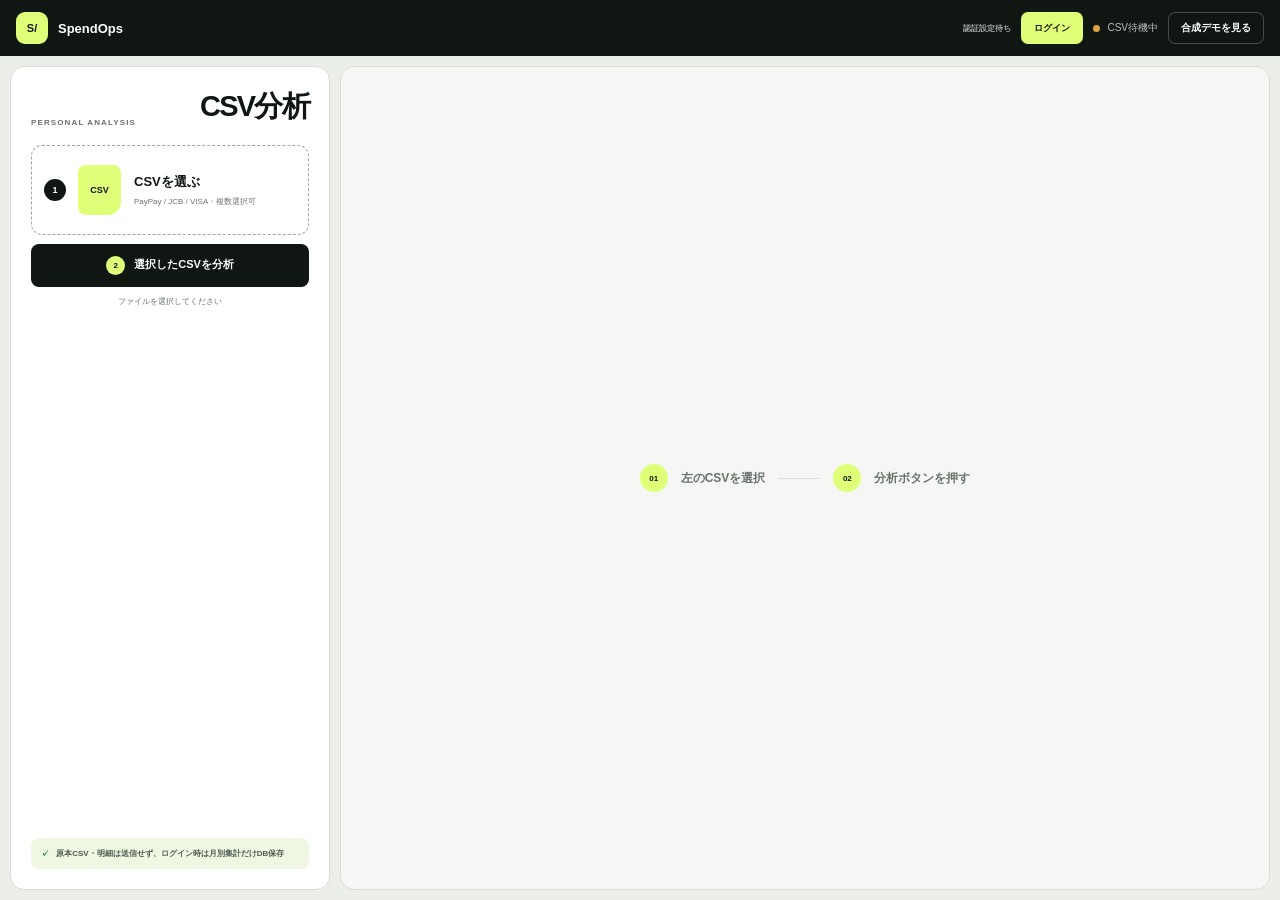
==== app-site/index.html @ c4451be4 "add file" ====
<!doctype html>
<html lang="ja">
  <head>
    <meta charset="UTF-8" />
    <meta name="viewport" content="width=device-width, initial-scale=1.0" />
    <meta name="description" content="CSVを端末内で月別分析するSpendOps Dashboard" />
    <meta name="theme-color" content="#101713" />
    <title>SpendOps Dashboard</title>
    <link rel="stylesheet" href="./styles.css" />
    <script src="./config.js"></script>
    <script src="./comparison-data.js"></script>
    <script src="./auth.js" defer></script>
    <script src="./script.js" defer></script>
  </head>
  <body>
    <header class="topbar">
      <div class="brand"><span class="brand-mark">S/</span><strong>SpendOps</strong></div>
      <div class="topbar-actions">
        <span class="auth-status" id="auth-status">認証確認中</span>
        <button class="text-button" id="load-saved" type="button" hidden>保存済み分析</button>
        <button class="auth-button" id="auth-open" type="button">ログイン</button>
        <button class="text-button" id="auth-logout" type="button" hidden>ログアウト</button>
        <div class="connection" id="connection-status" role="status"><i></i><span>CSV待機中</span></div>
        <button class="text-button" id="run-demo" type="button">合成デモを見る</button>
      </div>
    </header>

    <main class="workspace">
      <aside class="control-panel" aria-labelledby="upload-title">
        <div class="control-heading">
          <span class="kicker">PERSONAL ANALYSIS</span>
          <h1 id="upload-title">CSV分析</h1>
        </div>

        <form class="upload-form" id="csv-form">
          <label class="drop-zone" for="csv-file">
            <span class="step-number">1</span>
            <span class="file-icon">CSV</span>
            <span class="file-copy">
              <strong id="file-label">CSVを選ぶ</strong>
              <small>PayPay / JCB / VISA・複数選択可</small>
            </span>
            <input id="csv-file" name="csv-file" type="file" accept=".csv,text/csv" multiple />
          </label>
          <button class="primary-button" type="submit"><span>2</span> 選択したCSVを分析</button>
          <p class="upload-message" id="upload-message" role="status">ファイルを選択してください</p>
        </form>

        <section class="analysis-controls" id="analysis-controls" hidden>
          <label class="month-field" for="month-select">
            <span>3　分析する月</span>
            <select id="month-select"></select>
          </label>
          <p class="coverage-text" id="coverage-text"></p>

          <div class="integrity-grid" aria-label="CSV整合性確認">
            <div><span>採用</span><strong id="accepted-count">—</strong></div>
            <div><span>対象外</span><strong id="ignored-count">—</strong></div>
            <div><span>エラー</span><strong id="invalid-count">—</strong></div>
            <div><span>検出月</span><strong id="detected-months">—</strong></div>
          </div>
          <p class="integrity-note" id="integrity-note"></p>
        </section>

        <div class="privacy-chip"><span>✓</span> 原本CSV・明細は送信せず、ログイン時は月別集計だけDB保存</div>
      </aside>

      <section class="result-area" id="dashboard" aria-labelledby="dashboard-title">
        <div class="empty-state" id="empty-state">
          <span>01</span>
          <strong>左のCSVを選択</strong>
          <i></i>
          <span>02</span>
          <strong>分析ボタンを押す</strong>
        </div>

        <div class="result-content" id="result-content" hidden>
          <div class="result-heading">
            <div>
              <span class="kicker">ANALYSIS RESULT</span>
              <h2 id="dashboard-title"><span id="report-month">—</span> レポート</h2>
            </div>
            <div class="heading-status">
              <div class="scope-switch" id="scope-switch" role="group" aria-label="支払い方法の分析切替" hidden>
                <button class="is-active" id="all-scope" type="button" aria-pressed="true">全支払い</button>
                <button id="paypay-scope" type="button" aria-pressed="false">PayPay</button>
                <button id="card-scope" type="button" aria-pressed="false">カード</button>
              </div>
              <div class="comparison-switch" role="group" aria-label="比較方法">
                <button class="is-active" id="group-mode" type="button" aria-pressed="true">他者比較</button>
                <button id="personal-mode" type="button" aria-pressed="false">個人比較</button>
              </div>
              <span class="dataset-badge" id="dataset-badge">—</span>
              <span class="comparison-status" id="comparison-status">—</span>
              <button class="detail-button" id="open-transactions" type="button" hidden>支払い明細・分類</button>
            </div>
          </div>

          <div class="metric-grid" aria-live="polite">
            <article class="metric metric-main">
              <span>月間支出</span>
              <strong id="total-expense">—</strong>
              <small id="average-comparison">—</small>
            </article>
            <article class="metric">
              <span id="comparison-label">比較基準</span>
              <strong id="comparison-value">—</strong>
              <small id="comparison-note">—</small>
            </article>
            <article class="metric">
              <span>取引件数</span>
              <strong id="transaction-count">—</strong>
              <small id="source-count">—</small>
            </article>
            <article class="metric">
              <span>前月比</span>
              <strong id="month-over-month">—</strong>
              <small id="previous-month-note">本人データ内で比較</small>
            </article>
          </div>

          <div class="analysis-grid">
            <article class="panel category-panel">
              <div class="panel-heading">
                <div><span id="breakdown-kicker">BY CATEGORY</span><h3 id="breakdown-title">カテゴリ別</h3></div>
                <div class="view-switch" role="group" aria-label="支出内訳の表示方法">
                  <button class="is-active" id="category-view" type="button" aria-pressed="true">カテゴリ</button>
                  <button id="payment-view" type="button" aria-pressed="false">支払い方法</button>
                </div>
              </div>
              <div class="category-layout">
                <div class="donut" id="category-donut"><span><small>TOTAL</small><b id="donut-total">—</b></span></div>
                <div class="category-list" id="category-list"></div>
              </div>
            </article>

            <article class="panel trend-panel">
              <div class="panel-heading"><div><span>MONTHLY TREND</span><h3>月別推移</h3></div><small>最大12か月</small></div>
              <div class="monthly-trend" id="monthly-trend"></div>
            </article>

            <div class="side-stack">
              <article class="insight-panel">
                <span>✦ MAIN ANALYSIS</span>
                <h3>分析コメント</h3>
                <p id="insight-text">—</p>
              </article>
              <article class="panel source-panel">
                <div class="panel-heading"><div><span>PAYMENT</span><h3>支払い方法</h3></div></div>
                <div class="source-list" id="source-list"></div>
              </article>
            </div>
          </div>

          <p class="generated-at" id="generated-at">—</p>
        </div>
      </section>
    </main>

    <dialog class="transaction-dialog" id="transaction-dialog" aria-labelledby="transaction-title">
      <div class="transaction-dialog-shell">
        <header class="transaction-dialog-header">
          <div>
            <span class="kicker">PAYMENT DETAILS</span>
            <h2 id="transaction-title">支払い明細・カテゴリ編集</h2>
            <p id="transaction-context">—</p>
          </div>
          <button id="close-transactions" type="button" aria-label="支払い明細を閉じる">×</button>
        </header>
        <div class="transaction-table" role="table" aria-label="支払い明細一覧">
          <div class="transaction-table-head" role="row">
            <span>日付</span><span>取引先／利用店</span><span>カテゴリ</span><span>方法</span><span>金額</span>
          </div>
          <div id="transaction-rows"></div>
        </div>
        <footer class="transaction-dialog-footer">
          <p>CSVに商品名がない場合は利用店名を表示します。カテゴリ変更は同じ支払い方法・利用店へ一括反映し、ログイン時も利用店名ではなく月別集計だけをDBへ保存します。</p>
          <div class="transaction-pagination">
            <button id="transaction-prev" type="button">前へ</button>
            <span id="transaction-page">1 / 1</span>
            <button id="transaction-next" type="button">次へ</button>
          </div>
        </footer>
      </div>
    </dialog>

    <dialog class="auth-dialog" id="auth-dialog" aria-labelledby="auth-title">
      <div class="auth-dialog-shell">
        <header class="auth-dialog-header">
          <div>
            <span class="kicker">SECURE ACCOUNT</span>
            <h2 id="auth-title">SpendOps アカウント</h2>
          </div>
          <button id="auth-close" type="button" aria-label="ログイン画面を閉じる">×</button>
        </header>

        <div class="auth-tabs" role="group" aria-label="認証方法">
          <button class="is-active" data-auth-tab="login" type="button" aria-pressed="true">ログイン</button>
          <button data-auth-tab="signup" type="button" aria-pressed="false">新規登録</button>
        </div>

        <form class="auth-form" id="login-form" data-auth-panel="login">
          <label>メールアドレス<input id="login-email" name="email" type="email" autocomplete="username" required /></label>
          <label>パスワード<input name="password" type="password" autocomplete="current-password" required /></label>
          <button class="primary-button" type="submit">ログインしてDB保存を有効化</button>
        </form>

        <form class="auth-form" id="signup-form" data-auth-panel="signup" hidden>
          <label>メールアドレス<input name="email" type="email" autocomplete="username" required /></label>
          <label>パスワード<input name="password" type="password" autocomplete="new-password" minlength="12" required /></label>
          <label>パスワード確認<input name="password_confirm" type="password" autocomplete="new-password" minlength="12" required /></label>
          <small>12文字以上で、大文字・小文字・数字・記号を含めてください。</small>
          <label class="consent-field"><input name="data_consent" type="checkbox" required /> 分析結果を匿名集計し、他ユーザーとの比較へ利用することに同意します</label>
          <button class="primary-button" type="submit">確認メールを送信</button>
        </form>

        <form class="auth-form" id="confirm-form" data-auth-panel="confirm" hidden>
          <p><strong id="confirmation-email">—</strong> に届いた確認コードを入力してください。</p>
          <label>確認コード<input name="code" type="text" inputmode="numeric" autocomplete="one-time-code" maxlength="8" required /></label>
          <button class="primary-button" type="submit">メールアドレスを確認</button>
          <button class="auth-link-button" id="resend-confirmation" type="button">確認コードを再送</button>
        </form>

        <p class="auth-message" id="auth-message" role="status"></p>
        <p class="auth-privacy">パスワードと確認コードは保存しません。DBには原本CSVではなく月別集計だけを保存します。</p>
      </div>
    </dialog>
  </body>
</html>
---- app-site/styles.css ----
:root {
  color-scheme: light;
  --ink: #101713;
  --muted: #68736c;
  --paper: #eceee9;
  --panel: #fff;
  --lime: #dfff78;
  --mint: #79dfb8;
  --lavender: #b9afff;
  --orange: #ffb56f;
  --line: #d9ded8;
  font-family: Inter, "Noto Sans JP", "Yu Gothic", sans-serif;
}

* { box-sizing: border-box; }
[hidden] { display: none !important; }
html, body { width: 100%; height: 100%; }
body { margin: 0; overflow: hidden; color: var(--ink); background: var(--paper); }
button, input, select { font: inherit; }
button { cursor: pointer; }

.topbar {
  display: flex;
  height: 56px;
  align-items: center;
  justify-content: space-between;
  padding: 0 16px;
  color: white;
  background: var(--ink);
}

.brand, .topbar-actions, .connection { display: flex; align-items: center; }
.brand { gap: 10px; font-size: 13px; }
.brand-mark { display: grid; width: 32px; height: 32px; place-items: center; color: var(--ink); background: var(--lime); border-radius: 9px; font-size: 11px; font-weight: 900; }
.topbar-actions { gap: 10px; }
.connection { gap: 7px; font-size: 10px; color: rgba(255,255,255,.72); }
.connection i { width: 7px; height: 7px; border-radius: 50%; background: #dca63a; }
.connection.is-online i { background: #54d79a; }
.connection.is-local i { background: var(--lavender); }
.text-button { min-height: 32px; padding: 0 12px; color: white; background: transparent; border: 1px solid rgba(255,255,255,.23); border-radius: 7px; font-size: 10px; font-weight: 800; }
.auth-status { color: rgba(255,255,255,.62); font-size: 8px; font-weight: 800; }
.auth-status.is-authenticated { color: var(--lime); }
.auth-button { min-height: 32px; padding: 0 13px; color: var(--ink); background: var(--lime); border: 0; border-radius: 7px; font-size: 9px; font-weight: 900; }

.workspace {
  display: grid;
  grid-template-columns: minmax(285px, 320px) minmax(0, 1fr);
  gap: 10px;
  height: calc(100vh - 56px);
  padding: 10px;
}

.control-panel, .result-area { min-width: 0; min-height: 0; border: 1px solid var(--line); border-radius: 14px; }
.control-panel { display: flex; flex-direction: column; padding: 20px; background: var(--panel); }
.control-heading { display: flex; align-items: end; justify-content: space-between; }
.kicker { color: var(--muted); font-size: 8px; font-weight: 900; letter-spacing: .14em; }
h1, h2, h3, p { margin-top: 0; }
.control-heading h1 { margin: 0; font-size: 29px; letter-spacing: -.06em; }

.upload-form { display: grid; gap: 9px; margin-top: 18px; }
.drop-zone { position: relative; display: grid; grid-template-columns: 24px 46px 1fr; min-height: 90px; align-items: center; gap: 10px; padding: 12px; border: 1px dashed #9ea79f; border-radius: 11px; cursor: pointer; }
.drop-zone:hover { background: #f7f8f4; border-color: var(--ink); }
.step-number { display: grid; width: 22px; height: 22px; place-items: center; color: white; background: var(--ink); border-radius: 50%; font-size: 9px; font-weight: 900; }
.file-icon { display: grid; width: 43px; height: 50px; place-items: center; background: var(--lime); border-radius: 8px 8px 13px 8px; font-size: 9px; font-weight: 900; }
.file-copy { min-width: 0; }
.file-copy strong, .file-copy small { display: block; }
.file-copy strong { overflow: hidden; font-size: 13px; text-overflow: ellipsis; white-space: nowrap; }
.file-copy small { margin-top: 5px; color: var(--muted); font-size: 8px; }
.drop-zone input { position: absolute; width: 1px; height: 1px; opacity: 0; }
.primary-button { min-height: 43px; color: white; background: var(--ink); border: 0; border-radius: 8px; font-size: 11px; font-weight: 900; }
.primary-button span { display: inline-grid; width: 19px; height: 19px; margin-right: 6px; place-items: center; color: var(--ink); background: var(--lime); border-radius: 50%; font-size: 8px; }
.upload-message { min-height: 15px; margin: 0; color: var(--muted); font-size: 8px; text-align: center; }
.upload-message.is-error { color: #b52d38; }
.upload-message.is-success { color: #16764f; }

.analysis-controls { margin-top: 17px; padding-top: 16px; border-top: 1px solid var(--line); }
.month-field span { display: block; margin-bottom: 7px; font-size: 9px; font-weight: 900; }
.month-field select { width: 100%; height: 38px; padding: 0 10px; color: var(--ink); background: #f4f5f1; border: 1px solid var(--line); border-radius: 7px; font-size: 11px; font-weight: 800; }
.coverage-text, .integrity-note { color: var(--muted); font-size: 8px; line-height: 1.5; }
.coverage-text { margin: 7px 0 11px; }
.integrity-grid { display: grid; grid-template-columns: repeat(4, 1fr); gap: 5px; }
.integrity-grid div { padding: 8px 4px; background: #f3f5f0; border-radius: 7px; text-align: center; }
.integrity-grid span, .integrity-grid strong { display: block; }
.integrity-grid span { color: var(--muted); font-size: 7px; }
.integrity-grid strong { margin-top: 4px; font-size: 12px; }
.integrity-note { margin: 8px 0 0; }
.privacy-chip { margin-top: auto; padding: 10px; color: #4d5a52; background: #eff7e2; border-radius: 8px; font-size: 8px; font-weight: 700; }
.privacy-chip span { margin-right: 5px; color: #1b855c; }

.result-area { position: relative; overflow: hidden; background: #f6f7f4; }
.empty-state { position: absolute; inset: 0; display: flex; align-items: center; justify-content: center; gap: 13px; color: var(--muted); }
.empty-state span { display: grid; width: 28px; height: 28px; place-items: center; color: var(--ink); background: var(--lime); border-radius: 50%; font-size: 8px; font-weight: 900; }
.empty-state strong { font-size: 12px; }
.empty-state i { width: 42px; height: 1px; background: var(--line); }
.result-content { display: grid; grid-template-rows: auto auto minmax(0, 1fr) auto; gap: 8px; height: 100%; padding: 12px; }
.result-heading { display: flex; min-height: 45px; align-items: center; justify-content: space-between; gap: 12px; }
.result-heading h2 { margin: 4px 0 0; font-size: 23px; letter-spacing: -.05em; }
.heading-status { display: flex; flex-wrap: wrap; align-items: center; justify-content: flex-end; gap: 7px; }
.comparison-switch, .scope-switch, .view-switch { display: flex; padding: 3px; background: #e6e9e3; border-radius: 8px; }
.comparison-switch button, .scope-switch button, .view-switch button { min-height: 27px; padding: 0 9px; color: var(--muted); background: transparent; border: 0; border-radius: 6px; font-size: 8px; font-weight: 900; }
.comparison-switch button.is-active, .scope-switch button.is-active, .view-switch button.is-active { color: white; background: var(--ink); }
.scope-switch { background: #e6f5cf; }
.scope-switch button.is-active { color: var(--ink); background: var(--lime); }
.dataset-badge, .comparison-status { padding: 7px 9px; border-radius: 999px; font-size: 8px; font-weight: 900; }
.dataset-badge { color: #433a79; background: #e6e1ff; }
.comparison-status { color: #72511d; background: #fff0ce; }
.detail-button { min-height: 31px; padding: 0 10px; color: var(--ink); background: var(--lime); border: 0; border-radius: 7px; font-size: 8px; font-weight: 900; }

.metric-grid { display: grid; grid-template-columns: 1.35fr repeat(3, 1fr); gap: 7px; }
.metric { min-width: 0; min-height: 96px; padding: 13px; background: var(--panel); border: 1px solid var(--line); border-radius: 10px; }
.metric-main { color: white; background: var(--ink); border-color: var(--ink); }
.metric > span, .metric small { display: block; overflow: hidden; text-overflow: ellipsis; white-space: nowrap; }
.metric > span { color: var(--muted); font-size: 8px; font-weight: 800; }
.metric-main > span { color: rgba(255,255,255,.55); }
.metric strong { display: block; margin-top: 10px; overflow: hidden; font-size: clamp(21px, 2.4vw, 34px); letter-spacing: -.055em; text-overflow: ellipsis; white-space: nowrap; }
.metric small { margin-top: 5px; color: var(--muted); font-size: 8px; font-weight: 700; }
.metric-main small { color: var(--lime); }
#comparison-note { line-height: 1.35; white-space: normal; }

.analysis-grid { display: grid; grid-template-columns: 1.15fr 1fr .72fr; gap: 7px; min-height: 0; }
.panel { min-width: 0; min-height: 0; padding: 14px; overflow: hidden; background: var(--panel); border: 1px solid var(--line); border-radius: 10px; }
.panel-heading { display: flex; align-items: start; justify-content: space-between; gap: 8px; }
.panel-heading span { color: var(--muted); font-size: 7px; font-weight: 900; letter-spacing: .12em; }
.panel-heading h3 { margin: 3px 0 0; font-size: 14px; }
.panel-heading small { color: var(--muted); font-size: 7px; }
.view-switch { align-self: center; padding: 2px; }
.view-switch button { min-height: 23px; padding: 0 7px; font-size: 7px; }
.category-layout { display: grid; grid-template-columns: 105px 1fr; height: calc(100% - 34px); align-items: center; gap: 13px; }
.donut { position: relative; display: grid; width: 94px; height: 94px; place-items: center; background: conic-gradient(var(--line) 0 100%); border-radius: 50%; }
.donut::after { position: absolute; width: 58px; height: 58px; background: white; border-radius: 50%; content: ""; }
.donut > span { position: relative; z-index: 1; width: 58px; text-align: center; }
.donut small, .donut b { display: block; }
.donut small { color: var(--muted); font-size: 6px; }
.donut b { margin-top: 3px; font-size: 9px; letter-spacing: -.04em; white-space: nowrap; }
.donut b.is-long { font-size: 7px; }
.donut b.is-very-long { font-size: 6px; }
.category-list { display: grid; gap: 7px; }
.category-item { display: grid; grid-template-columns: minmax(52px, 1fr) auto; align-items: center; gap: 4px 7px; }
.category-item > span, .source-item > span { display: flex; min-width: 0; align-items: center; gap: 5px; overflow: hidden; font-size: 8px; font-weight: 800; text-overflow: ellipsis; white-space: nowrap; }
.color-dot { width: 7px; height: 7px; flex: 0 0 auto; border-radius: 2px; }
.category-item b, .source-item b { font-size: 8px; }
.category-bar { grid-column: 1 / 3; height: 3px; overflow: hidden; background: #eef0ec; border-radius: 99px; }
.category-bar i { display: block; width: var(--width); height: 100%; background: var(--color); }
.category-item small { grid-column: 1 / 3; margin-top: -2px; color: var(--muted); font-size: 7px; }

.monthly-trend { display: flex; height: calc(100% - 36px); align-items: end; gap: 4px; padding-top: 16px; }
.trend-item { display: grid; min-width: 0; height: 100%; flex: 1; grid-template-rows: 1fr auto; align-items: end; gap: 5px; }
.trend-bar-wrap { display: flex; height: 100%; align-items: end; justify-content: center; }
.trend-bar { width: min(17px, 70%); min-height: 4px; background: var(--mint); border-radius: 4px 4px 2px 2px; }
.trend-item.is-selected .trend-bar { background: var(--ink); }
.trend-item.is-partial .trend-bar { opacity: .45; background-image: repeating-linear-gradient(45deg, transparent 0 3px, rgba(255,255,255,.8) 3px 5px); }
.trend-label { overflow: hidden; color: var(--muted); font-size: 6px; text-align: center; text-overflow: clip; white-space: nowrap; }

.side-stack { display: grid; grid-template-rows: minmax(0, 1fr) auto; gap: 7px; min-height: 0; }
.source-panel { max-height: 145px; padding: 10px; }
.source-list { display: grid; gap: 4px; margin-top: 6px; }
.source-item { display: grid; grid-template-columns: 1fr auto; gap: 2px 5px; padding: 5px 6px; background: #f2f4ef; border-radius: 7px; }
.source-item small { grid-column: 1 / 3; color: var(--muted); font-size: 7px; }
.source-icon { display: grid; width: 18px; height: 18px; place-items: center; color: white; background: var(--ink); border-radius: 5px; font-size: 5px; }
.insight-panel { min-height: 155px; padding: 15px; color: white; background: #433a70; border: 2px solid var(--lavender); border-radius: 10px; }
.insight-panel > span { color: var(--lime); font-size: 7px; font-weight: 900; letter-spacing: .12em; }
.insight-panel h3 { margin: 8px 0 0; font-size: 17px; }
.insight-panel p { margin: 8px 0 0; font-size: 10px; font-weight: 700; line-height: 1.45; }
.generated-at { margin: 0; color: var(--muted); font-size: 7px; text-align: right; }

.transaction-dialog { width: min(880px, calc(100vw - 28px)); max-height: calc(100vh - 28px); padding: 0; color: var(--ink); background: var(--panel); border: 1px solid var(--line); border-radius: 14px; box-shadow: 0 24px 80px rgba(16,23,19,.3); }
.transaction-dialog::backdrop { background: rgba(16,23,19,.62); backdrop-filter: blur(3px); }
.transaction-dialog-shell { display: grid; grid-template-rows: auto minmax(0, 1fr) auto; min-height: min(620px, calc(100vh - 30px)); }
.transaction-dialog-header { display: flex; align-items: start; justify-content: space-between; padding: 18px 20px 13px; border-bottom: 1px solid var(--line); }
.transaction-dialog-header h2 { margin: 4px 0 0; font-size: 24px; letter-spacing: -.05em; }
.transaction-dialog-header p { margin: 4px 0 0; color: var(--muted); font-size: 9px; font-weight: 800; }
.transaction-dialog-header > button { display: grid; width: 32px; height: 32px; place-items: center; color: white; background: var(--ink); border: 0; border-radius: 8px; font-size: 18px; }
.transaction-table { min-height: 0; padding: 0 20px; overflow: hidden; }
.transaction-table-head, .transaction-row { display: grid; grid-template-columns: 88px minmax(150px, 1fr) 110px 80px 110px; align-items: center; gap: 10px; }
.transaction-table-head { height: 34px; color: var(--muted); border-bottom: 1px solid var(--line); font-size: 7px; font-weight: 900; }
.transaction-table-head span:last-child { text-align: right; }
#transaction-rows { display: grid; }
.transaction-row { min-height: 51px; border-bottom: 1px solid #edf0eb; font-size: 9px; }
.transaction-row time, .transaction-row span { color: var(--muted); }
.transaction-row strong { overflow: hidden; font-size: 10px; text-overflow: ellipsis; white-space: nowrap; }
.transaction-row b { text-align: right; }
.transaction-category-select { width: 100%; min-width: 0; height: 29px; padding: 0 5px; color: var(--ink); background: #f4f6f1; border: 1px solid var(--line); border-radius: 6px; font-size: 9px; font-weight: 800; }
.transaction-dialog-footer { display: flex; min-height: 58px; align-items: center; justify-content: space-between; gap: 16px; padding: 10px 20px; background: #f3f5f0; border-radius: 0 0 14px 14px; }
.transaction-dialog-footer p { max-width: 560px; margin: 0; color: var(--muted); font-size: 8px; line-height: 1.5; }
.transaction-pagination { display: flex; flex: 0 0 auto; align-items: center; gap: 8px; }
.transaction-pagination button { min-height: 29px; padding: 0 10px; color: white; background: var(--ink); border: 0; border-radius: 6px; font-size: 8px; font-weight: 800; }
.transaction-pagination button:disabled { cursor: default; opacity: .3; }
.transaction-pagination span { min-width: 36px; color: var(--muted); font-size: 8px; font-weight: 900; text-align: center; }

.auth-dialog { width: min(440px, calc(100vw - 28px)); max-height: calc(100vh - 28px); padding: 0; color: var(--ink); background: var(--panel); border: 1px solid var(--line); border-radius: 14px; box-shadow: 0 24px 80px rgba(16,23,19,.32); }
.auth-dialog::backdrop { background: rgba(16,23,19,.65); backdrop-filter: blur(3px); }
.auth-dialog-shell { padding: 20px; }
.auth-dialog-header { display: flex; align-items: start; justify-content: space-between; }
.auth-dialog-header h2 { margin: 4px 0 0; font-size: 24px; letter-spacing: -.05em; }
.auth-dialog-header > button { display: grid; width: 32px; height: 32px; place-items: center; color: white; background: var(--ink); border: 0; border-radius: 8px; font-size: 18px; }
.auth-tabs { display: grid; grid-template-columns: 1fr 1fr; gap: 4px; margin-top: 18px; padding: 4px; background: #edf0eb; border-radius: 9px; }
.auth-tabs button { min-height: 33px; color: var(--muted); background: transparent; border: 0; border-radius: 7px; font-size: 9px; font-weight: 900; }
.auth-tabs button.is-active { color: white; background: var(--ink); }
.auth-form { display: grid; gap: 11px; margin-top: 16px; }
.auth-form label { display: grid; gap: 6px; font-size: 8px; font-weight: 900; }
.auth-form input[type="email"], .auth-form input[type="password"], .auth-form input[type="text"] { width: 100%; height: 40px; padding: 0 11px; color: var(--ink); background: #f6f7f4; border: 1px solid var(--line); border-radius: 8px; font-size: 11px; }
.auth-form input:focus { border-color: var(--ink); outline: 2px solid rgba(121,223,184,.45); }
.auth-form > small, .auth-form > p { margin: 0; color: var(--muted); font-size: 8px; line-height: 1.5; }
.auth-form .consent-field { display: grid; grid-template-columns: 18px 1fr; align-items: start; font-size: 8px; font-weight: 700; line-height: 1.5; }
.consent-field input { width: 15px; height: 15px; margin: 1px 0 0; accent-color: var(--ink); }
.auth-link-button { min-height: 31px; color: var(--ink); background: transparent; border: 1px solid var(--line); border-radius: 7px; font-size: 8px; font-weight: 900; }
.auth-message { min-height: 18px; margin: 12px 0 0; font-size: 8px; font-weight: 800; text-align: center; }
.auth-message.is-error { color: #b52d38; }
.auth-message.is-success { color: #16764f; }
.auth-privacy { margin: 7px 0 0; color: var(--muted); font-size: 7px; line-height: 1.5; text-align: center; }

@media (max-height: 720px) and (min-width: 901px) {
  .workspace { grid-template-columns: 270px minmax(0, 1fr); }
  .control-panel { padding: 14px; }
  .upload-form { margin-top: 12px; }
  .analysis-controls { margin-top: 10px; padding-top: 10px; }
  .privacy-chip { padding: 7px; }
  .result-content { padding: 8px; }
  .metric { min-height: 82px; padding: 10px; }
  .metric strong { margin-top: 6px; }
}

@media (max-width: 900px) {
  body { overflow: auto; }
  .workspace { grid-template-columns: 1fr; height: auto; }
  .control-panel, .result-area { min-height: auto; }
  .result-area { min-height: 720px; }
  .privacy-chip { margin-top: 14px; }
  .analysis-grid { grid-template-columns: 1fr; }
  .metric-grid { grid-template-columns: 1fr 1fr; }
  .side-stack { grid-template-columns: 1fr 1fr; grid-template-rows: auto; }
  .category-panel, .trend-panel { min-height: 300px; }
}

@media (max-width: 540px) {
  .brand strong, .connection, .auth-status { display: none; }
  .workspace { padding: 6px; }
  .metric-grid, .side-stack { grid-template-columns: 1fr; }
  .result-heading { align-items: start; flex-direction: column; }
  .heading-status { flex-wrap: wrap; }
  .category-layout { grid-template-columns: 90px 1fr; }
  .transaction-dialog-shell { min-height: calc(100vh - 28px); }
  .transaction-table { padding: 0 12px; }
  .transaction-table-head, .transaction-row { grid-template-columns: 65px minmax(90px, 1fr) 88px 76px; gap: 6px; }
  .transaction-table-head > :nth-child(4), .transaction-row > :nth-child(4) { display: none; }
  .transaction-dialog-footer { align-items: start; flex-direction: column; }
  .transaction-pagination { width: 100%; justify-content: flex-end; }
}
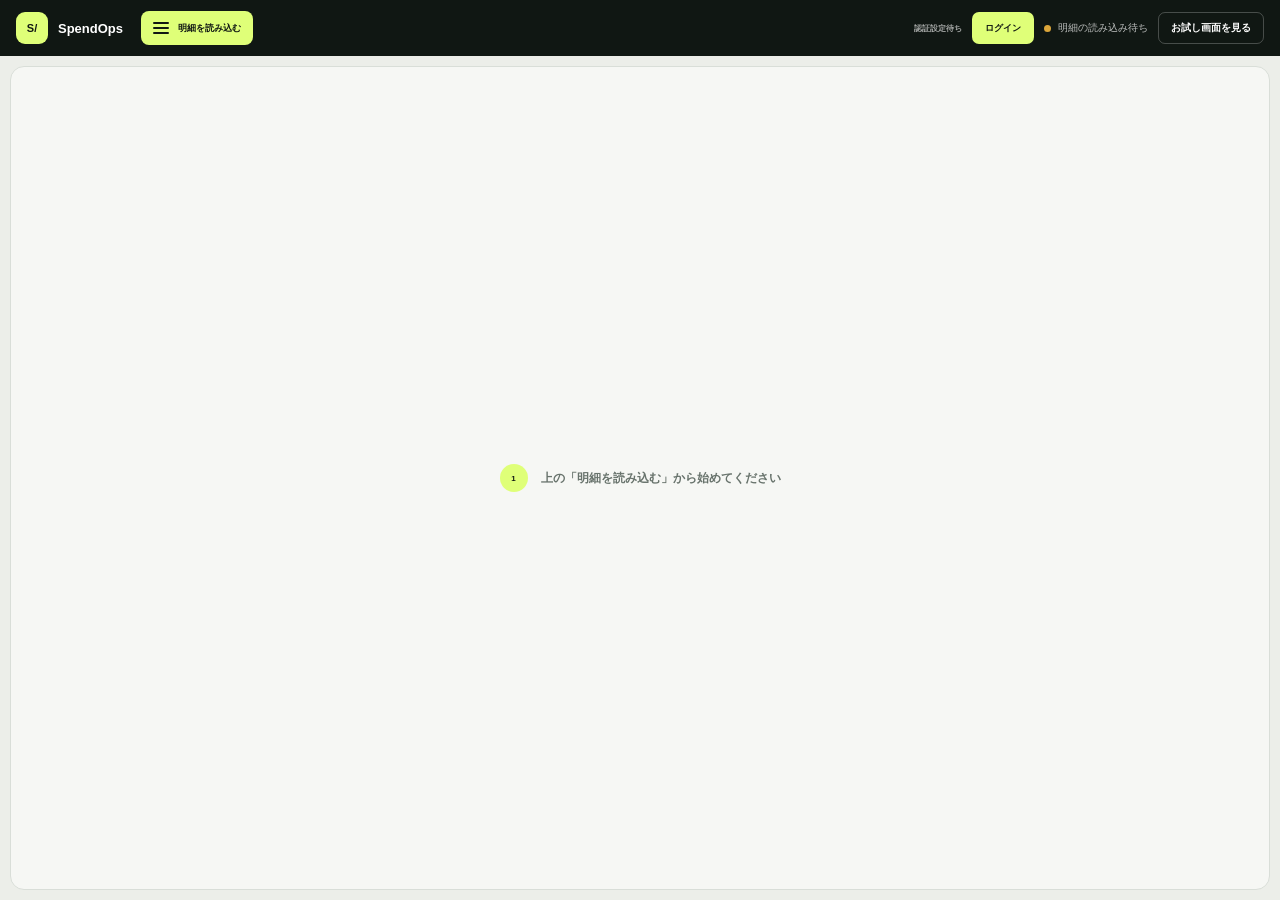
==== commit 8a62e67a: "custom file" ====
--- a/app-site/index.html
+++ b/app-site/index.html
@@ -3,7 +3,7 @@
   <head>
     <meta charset="UTF-8" />
     <meta name="viewport" content="width=device-width, initial-scale=1.0" />
-    <meta name="description" content="CSVを端末内で月別分析するSpendOps Dashboard" />
+    <meta name="description" content="PayPayやカードの利用明細から支出を分かりやすく振り返るSpendOps Dashboard" />
     <meta name="theme-color" content="#101713" />
     <title>SpendOps Dashboard</title>
     <link rel="stylesheet" href="./styles.css" />
@@ -14,91 +14,103 @@
   </head>
   <body>
     <header class="topbar">
-      <div class="brand"><span class="brand-mark">S/</span><strong>SpendOps</strong></div>
+      <div class="brand-area">
+        <div class="brand"><span class="brand-mark">S/</span><strong>SpendOps</strong></div>
+        <button class="menu-button" id="data-menu-toggle" type="button" aria-controls="control-panel" aria-expanded="false">
+          <span class="menu-icon" aria-hidden="true"><i></i><i></i><i></i></span>
+          <span id="data-menu-label">明細を読み込む</span>
+        </button>
+      </div>
       <div class="topbar-actions">
         <span class="auth-status" id="auth-status">認証確認中</span>
         <button class="text-button" id="load-saved" type="button" hidden>保存済み分析</button>
         <button class="auth-button" id="auth-open" type="button">ログイン</button>
         <button class="text-button" id="auth-logout" type="button" hidden>ログアウト</button>
-        <div class="connection" id="connection-status" role="status"><i></i><span>CSV待機中</span></div>
-        <button class="text-button" id="run-demo" type="button">合成デモを見る</button>
+        <div class="connection" id="connection-status" role="status"><i></i><span>明細の読み込み待ち</span></div>
+        <button class="text-button" id="run-demo" type="button">お試し画面を見る</button>
       </div>
     </header>
 
-    <main class="workspace">
-      <aside class="control-panel" aria-labelledby="upload-title">
+    <main class="workspace is-menu-collapsed">
+      <aside class="control-panel" id="control-panel" aria-labelledby="upload-title" aria-hidden="true">
         <div class="control-heading">
-          <span class="kicker">PERSONAL ANALYSIS</span>
-          <h1 id="upload-title">CSV分析</h1>
+          <div><span class="kicker">SPENDING FILE</span><h1 id="upload-title">利用明細を読み込む</h1></div>
+          <button class="panel-close" id="data-menu-close" type="button" aria-label="読み込み欄を閉じる">×</button>
         </div>
 
         <form class="upload-form" id="csv-form">
           <label class="drop-zone" for="csv-file">
             <span class="step-number">1</span>
-            <span class="file-icon">CSV</span>
+            <span class="file-icon">明細</span>
             <span class="file-copy">
-              <strong id="file-label">CSVを選ぶ</strong>
-              <small>PayPay / JCB / VISA・複数選択可</small>
+              <strong id="file-label">ファイルを選ぶ</strong>
+              <small>PayPay / JCB / VISA・複数選べます</small>
             </span>
             <input id="csv-file" name="csv-file" type="file" accept=".csv,text/csv" multiple />
           </label>
-          <button class="primary-button" type="submit"><span>2</span> 選択したCSVを分析</button>
+          <button class="primary-button" type="submit"><span>2</span> 選んだ明細を読み取る</button>
           <p class="upload-message" id="upload-message" role="status">ファイルを選択してください</p>
         </form>
 
         <section class="analysis-controls" id="analysis-controls" hidden>
-          <label class="month-field" for="month-select">
-            <span>3　分析する月</span>
-            <select id="month-select"></select>
-          </label>
           <p class="coverage-text" id="coverage-text"></p>
 
-          <div class="integrity-grid" aria-label="CSV整合性確認">
-            <div><span>採用</span><strong id="accepted-count">—</strong></div>
+          <div class="integrity-grid" aria-label="読み込み結果">
+            <div><span>読み込み</span><strong id="accepted-count">—</strong></div>
             <div><span>対象外</span><strong id="ignored-count">—</strong></div>
-            <div><span>エラー</span><strong id="invalid-count">—</strong></div>
-            <div><span>検出月</span><strong id="detected-months">—</strong></div>
+            <div><span>要確認</span><strong id="invalid-count">—</strong></div>
+            <div><span>月数</span><strong id="detected-months">—</strong></div>
           </div>
           <p class="integrity-note" id="integrity-note"></p>
         </section>
 
-        <div class="privacy-chip"><span>✓</span> 原本CSV・明細は送信せず、ログイン時は月別集計だけDB保存</div>
+        <div class="privacy-chip"><span>✓</span> 選んだファイル自体は送信しません。ログイン中は支出の内容だけを安全に保存します。</div>
       </aside>
 
       <section class="result-area" id="dashboard" aria-labelledby="dashboard-title">
         <div class="empty-state" id="empty-state">
-          <span>01</span>
-          <strong>左のCSVを選択</strong>
-          <i></i>
-          <span>02</span>
-          <strong>分析ボタンを押す</strong>
+          <span>1</span>
+          <strong>上の「明細を読み込む」から始めてください</strong>
         </div>
 
         <div class="result-content" id="result-content" hidden>
           <div class="result-heading">
-            <div>
+            <div class="report-title-block">
               <span class="kicker">ANALYSIS RESULT</span>
-              <h2 id="dashboard-title"><span id="report-month">—</span> レポート</h2>
+              <div class="report-title-row">
+                <h2 id="dashboard-title"><span id="report-month">—</span> レポート</h2>
+                <label class="report-period-field" id="report-period-control" for="month-select" hidden>
+                  <span>表示する期間</span>
+                  <select id="month-select" aria-label="レポートの表示期間"></select>
+                </label>
+              </div>
             </div>
             <div class="heading-status">
-              <div class="scope-switch" id="scope-switch" role="group" aria-label="支払い方法の分析切替" hidden>
-                <button class="is-active" id="all-scope" type="button" aria-pressed="true">全支払い</button>
-                <button id="paypay-scope" type="button" aria-pressed="false">PayPay</button>
-                <button id="card-scope" type="button" aria-pressed="false">カード</button>
-              </div>
-              <div class="comparison-switch" role="group" aria-label="比較方法">
-                <button class="is-active" id="group-mode" type="button" aria-pressed="true">他者比較</button>
-                <button id="personal-mode" type="button" aria-pressed="false">個人比較</button>
+              <div class="scope-control" id="scope-control" hidden>
+                <span class="switch-label">見る範囲</span>
+                <div class="scope-switch" id="scope-switch" role="group" aria-label="見る範囲の切替">
+                  <button class="is-active" id="all-scope" type="button" aria-pressed="true">まとめて</button>
+                  <button id="paypay-scope" type="button" aria-pressed="false">PayPayだけ</button>
+                  <button id="card-scope" type="button" aria-pressed="false">カードだけ</button>
+                </div>
+              </div>
+              <div class="comparison-control" id="comparison-control">
+                <span class="switch-label">比べ方</span>
+                <div class="comparison-switch" role="group" aria-label="比べ方">
+                  <button class="is-active" id="group-mode" type="button" aria-pressed="true"><i aria-hidden="true">◎</i><span>みんなと比べる<small>同じ条件の平均</small></span></button>
+                  <button id="personal-mode" type="button" aria-pressed="false"><i aria-hidden="true">↗</i><span>自分の過去と比べる<small>これまでの月平均</small></span></button>
+                </div>
               </div>
               <span class="dataset-badge" id="dataset-badge">—</span>
               <span class="comparison-status" id="comparison-status">—</span>
-              <button class="detail-button" id="open-transactions" type="button" hidden>支払い明細・分類</button>
+              <button class="detail-button" id="open-transactions" type="button" hidden>明細を見る・使いみちを直す</button>
+              <button class="detail-button category-review-button" id="open-category-review" type="button" hidden>分類をまとめて見直す</button>
             </div>
           </div>
 
           <div class="metric-grid" aria-live="polite">
             <article class="metric metric-main">
-              <span>月間支出</span>
+              <span id="total-expense-label">今月の支出</span>
               <strong id="total-expense">—</strong>
               <small id="average-comparison">—</small>
             </article>
@@ -108,25 +120,21 @@
               <small id="comparison-note">—</small>
             </article>
             <article class="metric">
-              <span>取引件数</span>
+              <span>支払い回数</span>
               <strong id="transaction-count">—</strong>
               <small id="source-count">—</small>
             </article>
-            <article class="metric">
-              <span>前月比</span>
+            <article class="metric metric-change" id="month-over-month-metric">
+              <span id="period-change-label">前の月から</span>
               <strong id="month-over-month">—</strong>
-              <small id="previous-month-note">本人データ内で比較</small>
+              <small id="previous-month-note">自分の前月と比較</small>
             </article>
           </div>
 
           <div class="analysis-grid">
             <article class="panel category-panel">
               <div class="panel-heading">
-                <div><span id="breakdown-kicker">BY CATEGORY</span><h3 id="breakdown-title">カテゴリ別</h3></div>
-                <div class="view-switch" role="group" aria-label="支出内訳の表示方法">
-                  <button class="is-active" id="category-view" type="button" aria-pressed="true">カテゴリ</button>
-                  <button id="payment-view" type="button" aria-pressed="false">支払い方法</button>
-                </div>
+                <div><span id="breakdown-kicker">SPENDING BREAKDOWN</span><h3 id="breakdown-title">支出の内訳</h3></div>
               </div>
               <div class="category-layout">
                 <div class="donut" id="category-donut"><span><small>TOTAL</small><b id="donut-total">—</b></span></div>
@@ -135,21 +143,15 @@
             </article>
 
             <article class="panel trend-panel">
-              <div class="panel-heading"><div><span>MONTHLY TREND</span><h3>月別推移</h3></div><small>最大12か月</small></div>
-              <div class="monthly-trend" id="monthly-trend"></div>
-            </article>
-
-            <div class="side-stack">
-              <article class="insight-panel">
-                <span>✦ MAIN ANALYSIS</span>
-                <h3>分析コメント</h3>
-                <p id="insight-text">—</p>
-              </article>
-              <article class="panel source-panel">
-                <div class="panel-heading"><div><span>PAYMENT</span><h3>支払い方法</h3></div></div>
-                <div class="source-list" id="source-list"></div>
-              </article>
-            </div>
+              <div class="panel-heading"><div><span>MONTHLY TREND</span><h3>月ごとの支出</h3></div><small>横線を目安に比較</small></div>
+              <div class="monthly-trend" id="monthly-trend" aria-label="月ごとの支出金額"></div>
+            </article>
+
+            <article class="insight-panel">
+              <span>✦ NEXT ACTION</span>
+              <h3>結果から分かること</h3>
+              <div class="insight-content" id="insight-text">—</div>
+            </article>
           </div>
 
           <p class="generated-at" id="generated-at">—</p>
@@ -162,19 +164,46 @@
         <header class="transaction-dialog-header">
           <div>
             <span class="kicker">PAYMENT DETAILS</span>
-            <h2 id="transaction-title">支払い明細・カテゴリ編集</h2>
+            <h2 id="transaction-title">支払い明細・使いみちの編集</h2>
             <p id="transaction-context">—</p>
+          </div>
+          <div class="transaction-filters">
+            <label class="transaction-filter" for="transaction-period-filter">
+              <span>明細の期間</span>
+              <select id="transaction-period-filter">
+                <option value="all">読み込んだ全期間</option>
+                <option value="month">選択中の月</option>
+              </select>
+            </label>
+            <label class="transaction-filter" for="transaction-merchant-filter">
+              <span>利用店・チェーンで絞る</span>
+              <select id="transaction-merchant-filter"><option value="">すべての利用店・チェーン</option></select>
+            </label>
+            <div class="transaction-filter-summary" aria-live="polite">
+              <span>絞り込み結果</span>
+              <strong id="transaction-filter-total">—</strong>
+              <small id="transaction-filter-count">—</small>
+            </div>
           </div>
           <button id="close-transactions" type="button" aria-label="支払い明細を閉じる">×</button>
         </header>
         <div class="transaction-table" role="table" aria-label="支払い明細一覧">
           <div class="transaction-table-head" role="row">
-            <span>日付</span><span>取引先／利用店</span><span>カテゴリ</span><span>方法</span><span>金額</span>
+            <span>日付</span><span>取引先／利用店</span><span>使いみち</span><span>金額</span>
           </div>
           <div id="transaction-rows"></div>
         </div>
         <footer class="transaction-dialog-footer">
-          <p>CSVに商品名がない場合は利用店名を表示します。カテゴリ変更は同じ支払い方法・利用店へ一括反映し、ログイン時も利用店名ではなく月別集計だけをDBへ保存します。</p>
+          <div class="transaction-footer-copy">
+            <p>品名がない場合は利用店名を表示します。使いみちの変更は同じ利用店の明細へまとめて反映します。選んだファイルそのものやカード番号は保存しません。</p>
+            <small>分類リストには利用先が含まれます。修正後のリストは次回の再構築でも使えるため、ご自身で安全に保管してください。</small>
+          </div>
+          <div class="category-correction-actions">
+            <button id="export-other-categories" type="button">「その他」の分類リストを書き出す</button>
+            <label for="category-correction-file">修正した分類リストを反映
+              <input id="category-correction-file" type="file" accept=".csv,text/csv" />
+            </label>
+          </div>
           <div class="transaction-pagination">
             <button id="transaction-prev" type="button">前へ</button>
             <span id="transaction-page">1 / 1</span>
@@ -184,6 +213,47 @@
       </div>
     </dialog>
 
+    <dialog class="category-review-dialog" id="category-review-dialog" aria-labelledby="category-review-title">
+      <div class="category-review-shell">
+        <header class="category-review-header">
+          <div>
+            <span class="kicker">PERSONAL CATEGORY SETTINGS</span>
+            <h2 id="category-review-title">使いみちの見直し</h2>
+            <p>利用先ごとに一度直すと、このアカウントでは次回の読み込みから自動で同じ使いみちへ分けます。</p>
+          </div>
+          <button id="close-category-review" type="button" aria-label="使いみちの見直しを閉じる">×</button>
+        </header>
+        <div class="category-review-toolbar">
+          <label for="category-review-filter"><span>表示する利用先</span>
+            <select id="category-review-filter">
+              <option value="other">「その他」だけ</option>
+              <option value="all">すべて</option>
+            </select>
+          </label>
+          <strong id="category-review-count">—</strong>
+        </div>
+        <div class="category-review-table" role="table" aria-label="利用先ごとの使いみち">
+          <div class="category-review-table-head" role="row">
+            <span>利用先</span><span>支払い元</span><span>件数</span><span>使いみち</span>
+          </div>
+          <div id="category-review-rows"></div>
+        </div>
+        <footer class="category-review-footer">
+          <div>
+            <p class="category-review-message" id="category-review-message" aria-live="polite">—</p>
+            <small>学習内容は本人のアカウントだけに保存します。利用先名は照合用の文字列に変換して保存します。</small>
+          </div>
+          <div class="category-review-actions">
+            <button id="export-category-rules" type="button">学習内容の控えを書き出す</button>
+            <label for="category-rule-backup-file">控えを読み戻す
+              <input id="category-rule-backup-file" type="file" accept=".csv,text/csv" />
+            </label>
+            <button class="category-review-save" id="save-category-review" type="button">このアカウントへ保存</button>
+          </div>
+        </footer>
+      </div>
+    </dialog>
+
     <dialog class="auth-dialog" id="auth-dialog" aria-labelledby="auth-title">
       <div class="auth-dialog-shell">
         <header class="auth-dialog-header">
@@ -202,7 +272,7 @@
         <form class="auth-form" id="login-form" data-auth-panel="login">
           <label>メールアドレス<input id="login-email" name="email" type="email" autocomplete="username" required /></label>
           <label>パスワード<input name="password" type="password" autocomplete="current-password" required /></label>
-          <button class="primary-button" type="submit">ログインしてDB保存を有効化</button>
+          <button class="primary-button" type="submit">ログインして結果を保存する</button>
         </form>
 
         <form class="auth-form" id="signup-form" data-auth-panel="signup" hidden>
@@ -210,7 +280,7 @@
           <label>パスワード<input name="password" type="password" autocomplete="new-password" minlength="12" required /></label>
           <label>パスワード確認<input name="password_confirm" type="password" autocomplete="new-password" minlength="12" required /></label>
           <small>12文字以上で、大文字・小文字・数字・記号を含めてください。</small>
-          <label class="consent-field"><input name="data_consent" type="checkbox" required /> 分析結果を匿名集計し、他ユーザーとの比較へ利用することに同意します</label>
+          <label class="consent-field"><input name="data_consent" type="checkbox" required /> 個人が分からない形で結果をまとめ、みんなとの比較に利用することに同意します</label>
           <button class="primary-button" type="submit">確認メールを送信</button>
         </form>
 
@@ -222,7 +292,7 @@
         </form>
 
         <p class="auth-message" id="auth-message" role="status"></p>
-        <p class="auth-privacy">パスワードと確認コードは保存しません。DBには原本CSVではなく月別集計だけを保存します。</p>
+        <p class="auth-privacy">パスワードと確認コード、選んだファイルそのものは保存しません。支出を振り返るために必要な内容だけを保存します。</p>
       </div>
     </dialog>
   </body>
--- a/app-site/styles.css
+++ b/app-site/styles.css
@@ -5,9 +5,13 @@
   --paper: #eceee9;
   --panel: #fff;
   --lime: #dfff78;
-  --mint: #79dfb8;
-  --lavender: #b9afff;
-  --orange: #ffb56f;
+  --accent-strong: #b8df4b;
+  --accent-deep: #6f9620;
+  --accent-soft: #eff8cf;
+  --expense-increase: #b52d38;
+  --expense-increase-soft: #fff0f2;
+  --expense-decrease: #1d63a5;
+  --expense-decrease-soft: #eef6ff;
   --line: #d9ded8;
   font-family: Inter, "Noto Sans JP", "Yu Gothic", sans-serif;
 }
@@ -29,18 +33,25 @@
   background: var(--ink);
 }
 
-.brand, .topbar-actions, .connection { display: flex; align-items: center; }
+.brand-area, .brand, .topbar-actions, .connection { display: flex; align-items: center; }
+.brand-area { gap: 18px; }
 .brand { gap: 10px; font-size: 13px; }
 .brand-mark { display: grid; width: 32px; height: 32px; place-items: center; color: var(--ink); background: var(--lime); border-radius: 9px; font-size: 11px; font-weight: 900; }
 .topbar-actions { gap: 10px; }
 .connection { gap: 7px; font-size: 10px; color: rgba(255,255,255,.72); }
 .connection i { width: 7px; height: 7px; border-radius: 50%; background: #dca63a; }
 .connection.is-online i { background: #54d79a; }
-.connection.is-local i { background: var(--lavender); }
+.connection.is-local i { background: var(--lime); }
 .text-button { min-height: 32px; padding: 0 12px; color: white; background: transparent; border: 1px solid rgba(255,255,255,.23); border-radius: 7px; font-size: 10px; font-weight: 800; }
 .auth-status { color: rgba(255,255,255,.62); font-size: 8px; font-weight: 800; }
 .auth-status.is-authenticated { color: var(--lime); }
 .auth-button { min-height: 32px; padding: 0 13px; color: var(--ink); background: var(--lime); border: 0; border-radius: 7px; font-size: 9px; font-weight: 900; }
+.menu-button { display: flex; min-height: 34px; align-items: center; gap: 9px; padding: 0 12px; color: var(--ink); background: var(--lime); border: 0; border-radius: 8px; font-size: 9px; font-weight: 900; }
+.menu-icon { display: grid; width: 16px; gap: 3px; }
+.menu-icon i { display: block; height: 2px; background: var(--ink); border-radius: 99px; transition: transform .24s ease, opacity .2s ease; }
+.menu-button[aria-expanded="true"] .menu-icon i:first-child { transform: translateY(5px) rotate(45deg); }
+.menu-button[aria-expanded="true"] .menu-icon i:nth-child(2) { opacity: 0; }
+.menu-button[aria-expanded="true"] .menu-icon i:last-child { transform: translateY(-5px) rotate(-45deg); }
 
 .workspace {
   display: grid;
@@ -48,14 +59,18 @@
   gap: 10px;
   height: calc(100vh - 56px);
   padding: 10px;
-}
+  transition: grid-template-columns .28s ease, gap .28s ease;
+}
+.workspace.is-menu-collapsed { grid-template-columns: 0 minmax(0, 1fr); gap: 0; }
 
 .control-panel, .result-area { min-width: 0; min-height: 0; border: 1px solid var(--line); border-radius: 14px; }
-.control-panel { display: flex; flex-direction: column; padding: 20px; background: var(--panel); }
+.control-panel { display: flex; flex-direction: column; padding: 20px; overflow: hidden; background: var(--panel); opacity: 1; transform: translateX(0); transition: opacity .2s ease, transform .28s ease, padding .28s ease, border-color .28s ease; }
+.workspace.is-menu-collapsed .control-panel { padding-right: 0; padding-left: 0; pointer-events: none; border-color: transparent; opacity: 0; transform: translateX(-18px); }
 .control-heading { display: flex; align-items: end; justify-content: space-between; }
 .kicker { color: var(--muted); font-size: 8px; font-weight: 900; letter-spacing: .14em; }
 h1, h2, h3, p { margin-top: 0; }
 .control-heading h1 { margin: 0; font-size: 29px; letter-spacing: -.06em; }
+.panel-close { display: grid; width: 30px; height: 30px; flex: 0 0 auto; place-items: center; color: var(--ink); background: var(--accent-soft); border: 0; border-radius: 8px; font-size: 17px; }
 
 .upload-form { display: grid; gap: 9px; margin-top: 18px; }
 .drop-zone { position: relative; display: grid; grid-template-columns: 24px 46px 1fr; min-height: 90px; align-items: center; gap: 10px; padding: 12px; border: 1px dashed #9ea79f; border-radius: 11px; cursor: pointer; }
@@ -95,16 +110,28 @@
 .result-content { display: grid; grid-template-rows: auto auto minmax(0, 1fr) auto; gap: 8px; height: 100%; padding: 12px; }
 .result-heading { display: flex; min-height: 45px; align-items: center; justify-content: space-between; gap: 12px; }
 .result-heading h2 { margin: 4px 0 0; font-size: 23px; letter-spacing: -.05em; }
+.report-title-block { min-width: 0; }
+.report-title-row { display: flex; align-items: end; gap: 12px; }
+.report-period-field { display: grid; min-width: 170px; gap: 4px; }
+.report-period-field > span { color: var(--muted); font-size: 7px; font-weight: 900; }
+.report-period-field select { width: 100%; height: 32px; padding: 0 9px; color: var(--ink); background: white; border: 1px solid var(--line); border-radius: 7px; font-size: 9px; font-weight: 900; }
 .heading-status { display: flex; flex-wrap: wrap; align-items: center; justify-content: flex-end; gap: 7px; }
-.comparison-switch, .scope-switch, .view-switch { display: flex; padding: 3px; background: #e6e9e3; border-radius: 8px; }
-.comparison-switch button, .scope-switch button, .view-switch button { min-height: 27px; padding: 0 9px; color: var(--muted); background: transparent; border: 0; border-radius: 6px; font-size: 8px; font-weight: 900; }
-.comparison-switch button.is-active, .scope-switch button.is-active, .view-switch button.is-active { color: white; background: var(--ink); }
+.comparison-control, .scope-control { display: flex; align-items: center; gap: 6px; }
+.switch-label { color: var(--muted); font-size: 7px; font-weight: 900; white-space: nowrap; }
+.comparison-switch, .scope-switch { display: flex; padding: 3px; background: #e6e9e3; border-radius: 9px; }
+.comparison-switch button, .scope-switch button { min-height: 29px; padding: 0 9px; color: var(--muted); background: transparent; border: 0; border-radius: 7px; font-size: 8px; font-weight: 900; transition: color .2s ease, background .2s ease, transform .2s ease, box-shadow .2s ease; }
+.comparison-switch button { display: flex; min-width: 126px; align-items: center; gap: 7px; padding: 5px 9px; text-align: left; }
+.comparison-switch button > i { display: grid; width: 21px; height: 21px; flex: 0 0 auto; place-items: center; color: var(--ink); background: var(--accent-soft); border-radius: 6px; font-style: normal; font-size: 10px; }
+.comparison-switch button span, .comparison-switch button small { display: block; }
+.comparison-switch button small { margin-top: 2px; color: inherit; font-size: 6px; opacity: .7; }
+.comparison-switch button.is-active, .scope-switch button.is-active { color: var(--ink); background: var(--lime); box-shadow: 0 3px 10px rgba(111,150,32,.18); transform: translateY(-1px); }
+.comparison-switch button.is-active > i { background: white; }
 .scope-switch { background: #e6f5cf; }
-.scope-switch button.is-active { color: var(--ink); background: var(--lime); }
 .dataset-badge, .comparison-status { padding: 7px 9px; border-radius: 999px; font-size: 8px; font-weight: 900; }
-.dataset-badge { color: #433a79; background: #e6e1ff; }
-.comparison-status { color: #72511d; background: #fff0ce; }
+.dataset-badge { color: #526f19; background: var(--accent-soft); }
+.comparison-status { color: #3f5912; background: #e4f4ae; }
 .detail-button { min-height: 31px; padding: 0 10px; color: var(--ink); background: var(--lime); border: 0; border-radius: 7px; font-size: 8px; font-weight: 900; }
+.category-review-button { color: white; background: var(--ink); }
 
 .metric-grid { display: grid; grid-template-columns: 1.35fr repeat(3, 1fr); gap: 7px; }
 .metric { min-width: 0; min-height: 96px; padding: 13px; background: var(--panel); border: 1px solid var(--line); border-radius: 10px; }
@@ -115,16 +142,19 @@
 .metric strong { display: block; margin-top: 10px; overflow: hidden; font-size: clamp(21px, 2.4vw, 34px); letter-spacing: -.055em; text-overflow: ellipsis; white-space: nowrap; }
 .metric small { margin-top: 5px; color: var(--muted); font-size: 8px; font-weight: 700; }
 .metric-main small { color: var(--lime); }
+.metric-change { transition: color .2s ease, background .2s ease, border-color .2s ease, box-shadow .2s ease; }
+.metric-change.is-increase { background: var(--expense-increase-soft); border-color: #efb8be; box-shadow: inset 4px 0 0 var(--expense-increase); }
+.metric-change.is-increase strong, .metric-change.is-increase small { color: var(--expense-increase); }
+.metric-change.is-decrease { background: var(--expense-decrease-soft); border-color: #b7d4ed; box-shadow: inset 4px 0 0 var(--expense-decrease); }
+.metric-change.is-decrease strong, .metric-change.is-decrease small { color: var(--expense-decrease); }
 #comparison-note { line-height: 1.35; white-space: normal; }
 
-.analysis-grid { display: grid; grid-template-columns: 1.15fr 1fr .72fr; gap: 7px; min-height: 0; }
+.analysis-grid { display: grid; grid-template-columns: 1.12fr 1fr .9fr; gap: 7px; min-height: 0; }
 .panel { min-width: 0; min-height: 0; padding: 14px; overflow: hidden; background: var(--panel); border: 1px solid var(--line); border-radius: 10px; }
 .panel-heading { display: flex; align-items: start; justify-content: space-between; gap: 8px; }
 .panel-heading span { color: var(--muted); font-size: 7px; font-weight: 900; letter-spacing: .12em; }
 .panel-heading h3 { margin: 3px 0 0; font-size: 14px; }
 .panel-heading small { color: var(--muted); font-size: 7px; }
-.view-switch { align-self: center; padding: 2px; }
-.view-switch button { min-height: 23px; padding: 0 7px; font-size: 7px; }
 .category-layout { display: grid; grid-template-columns: 105px 1fr; height: calc(100% - 34px); align-items: center; gap: 13px; }
 .donut { position: relative; display: grid; width: 94px; height: 94px; place-items: center; background: conic-gradient(var(--line) 0 100%); border-radius: 50%; }
 .donut::after { position: absolute; width: 58px; height: 58px; background: white; border-radius: 50%; content: ""; }
@@ -143,35 +173,44 @@
 .category-bar i { display: block; width: var(--width); height: 100%; background: var(--color); }
 .category-item small { grid-column: 1 / 3; margin-top: -2px; color: var(--muted); font-size: 7px; }
 
-.monthly-trend { display: flex; height: calc(100% - 36px); align-items: end; gap: 4px; padding-top: 16px; }
-.trend-item { display: grid; min-width: 0; height: 100%; flex: 1; grid-template-rows: 1fr auto; align-items: end; gap: 5px; }
+.monthly-trend { position: relative; display: grid; grid-template-columns: 42px minmax(0, 1fr); height: calc(100% - 36px); gap: 6px; padding-top: 12px; }
+.trend-scale { display: flex; height: 100%; box-sizing: border-box; flex-direction: column; justify-content: space-between; padding-bottom: 13px; color: var(--muted); font-size: 6px; font-weight: 800; line-height: 1; text-align: right; white-space: nowrap; }
+.trend-plot { position: relative; display: flex; height: 100%; align-items: end; gap: 4px; background-image: repeating-linear-gradient(to top, rgba(111,150,32,.22) 0 1px, transparent 1px 25%); background-size: 100% calc(100% - 20px); background-position: left top; background-repeat: no-repeat; }
+.trend-item { position: relative; z-index: 1; display: grid; min-width: 0; height: 100%; flex: 1; grid-template-rows: 1fr auto; align-items: end; gap: 5px; }
 .trend-bar-wrap { display: flex; height: 100%; align-items: end; justify-content: center; }
-.trend-bar { width: min(17px, 70%); min-height: 4px; background: var(--mint); border-radius: 4px 4px 2px 2px; }
-.trend-item.is-selected .trend-bar { background: var(--ink); }
+.trend-bar { width: min(17px, 70%); min-height: 4px; background: var(--lime); border: 1px solid var(--accent-strong); border-radius: 4px 4px 2px 2px; box-shadow: 0 2px 8px rgba(111,150,32,.12); }
+.trend-item.is-selected .trend-bar { background: var(--accent-strong); border-color: var(--accent-deep); box-shadow: 0 0 0 2px rgba(223,255,120,.55); }
 .trend-item.is-partial .trend-bar { opacity: .45; background-image: repeating-linear-gradient(45deg, transparent 0 3px, rgba(255,255,255,.8) 3px 5px); }
 .trend-label { overflow: hidden; color: var(--muted); font-size: 6px; text-align: center; text-overflow: clip; white-space: nowrap; }
 
-.side-stack { display: grid; grid-template-rows: minmax(0, 1fr) auto; gap: 7px; min-height: 0; }
-.source-panel { max-height: 145px; padding: 10px; }
-.source-list { display: grid; gap: 4px; margin-top: 6px; }
-.source-item { display: grid; grid-template-columns: 1fr auto; gap: 2px 5px; padding: 5px 6px; background: #f2f4ef; border-radius: 7px; }
-.source-item small { grid-column: 1 / 3; color: var(--muted); font-size: 7px; }
-.source-icon { display: grid; width: 18px; height: 18px; place-items: center; color: white; background: var(--ink); border-radius: 5px; font-size: 5px; }
-.insight-panel { min-height: 155px; padding: 15px; color: white; background: #433a70; border: 2px solid var(--lavender); border-radius: 10px; }
+.insight-panel { min-width: 0; min-height: 155px; padding: 15px; overflow: hidden; color: white; background: var(--ink); border: 2px solid var(--lime); border-radius: 10px; }
 .insight-panel > span { color: var(--lime); font-size: 7px; font-weight: 900; letter-spacing: .12em; }
 .insight-panel h3 { margin: 8px 0 0; font-size: 17px; }
-.insight-panel p { margin: 8px 0 0; font-size: 10px; font-weight: 700; line-height: 1.45; }
+.insight-content { display: grid; gap: 7px; margin-top: 10px; }
+.insight-row { display: grid; grid-template-columns: 48px minmax(0, 1fr); gap: 7px; font-size: 9px; font-weight: 700; line-height: 1.45; }
+.insight-row strong { color: var(--lime); font-size: 8px; }
+.insight-row span { color: rgba(255,255,255,.9); }
+.result-content.is-switching .metric, .result-content.is-switching .analysis-grid > * { animation: comparisonReveal .34s ease both; }
+.result-content.is-switching .analysis-grid > :nth-child(2) { animation-delay: .04s; }
+.result-content.is-switching .analysis-grid > :nth-child(3) { animation-delay: .08s; }
+@keyframes comparisonReveal { from { opacity: .35; transform: translateY(8px); } to { opacity: 1; transform: translateY(0); } }
 .generated-at { margin: 0; color: var(--muted); font-size: 7px; text-align: right; }
 
 .transaction-dialog { width: min(880px, calc(100vw - 28px)); max-height: calc(100vh - 28px); padding: 0; color: var(--ink); background: var(--panel); border: 1px solid var(--line); border-radius: 14px; box-shadow: 0 24px 80px rgba(16,23,19,.3); }
 .transaction-dialog::backdrop { background: rgba(16,23,19,.62); backdrop-filter: blur(3px); }
 .transaction-dialog-shell { display: grid; grid-template-rows: auto minmax(0, 1fr) auto; min-height: min(620px, calc(100vh - 30px)); }
-.transaction-dialog-header { display: flex; align-items: start; justify-content: space-between; padding: 18px 20px 13px; border-bottom: 1px solid var(--line); }
+.transaction-dialog-header { display: flex; align-items: start; justify-content: space-between; gap: 14px; padding: 18px 20px 13px; border-bottom: 1px solid var(--line); }
 .transaction-dialog-header h2 { margin: 4px 0 0; font-size: 24px; letter-spacing: -.05em; }
 .transaction-dialog-header p { margin: 4px 0 0; color: var(--muted); font-size: 9px; font-weight: 800; }
+.transaction-filters { display: flex; align-items: end; gap: 8px; margin-left: auto; }
+.transaction-filter { display: grid; min-width: 150px; gap: 5px; color: var(--muted); font-size: 8px; font-weight: 900; }
+.transaction-filter select { height: 34px; padding: 0 9px; color: var(--ink); background: #f4f6f1; border: 1px solid var(--line); border-radius: 7px; font-size: 9px; font-weight: 800; }
+.transaction-filter-summary { display: grid; min-width: 105px; min-height: 34px; align-content: center; padding: 5px 9px; color: var(--ink); background: var(--accent-soft); border-radius: 7px; }
+.transaction-filter-summary span, .transaction-filter-summary small { color: var(--muted); font-size: 6px; font-weight: 900; }
+.transaction-filter-summary strong { margin: 1px 0; font-size: 11px; }
 .transaction-dialog-header > button { display: grid; width: 32px; height: 32px; place-items: center; color: white; background: var(--ink); border: 0; border-radius: 8px; font-size: 18px; }
 .transaction-table { min-height: 0; padding: 0 20px; overflow: hidden; }
-.transaction-table-head, .transaction-row { display: grid; grid-template-columns: 88px minmax(150px, 1fr) 110px 80px 110px; align-items: center; gap: 10px; }
+.transaction-table-head, .transaction-row { display: grid; grid-template-columns: 88px minmax(170px, 1fr) 130px 110px; align-items: center; gap: 10px; }
 .transaction-table-head { height: 34px; color: var(--muted); border-bottom: 1px solid var(--line); font-size: 7px; font-weight: 900; }
 .transaction-table-head span:last-child { text-align: right; }
 #transaction-rows { display: grid; }
@@ -181,11 +220,48 @@
 .transaction-row b { text-align: right; }
 .transaction-category-select { width: 100%; min-width: 0; height: 29px; padding: 0 5px; color: var(--ink); background: #f4f6f1; border: 1px solid var(--line); border-radius: 6px; font-size: 9px; font-weight: 800; }
 .transaction-dialog-footer { display: flex; min-height: 58px; align-items: center; justify-content: space-between; gap: 16px; padding: 10px 20px; background: #f3f5f0; border-radius: 0 0 14px 14px; }
-.transaction-dialog-footer p { max-width: 560px; margin: 0; color: var(--muted); font-size: 8px; line-height: 1.5; }
+.transaction-footer-copy { min-width: 180px; flex: 1; }
+.transaction-dialog-footer p { margin: 0; color: var(--muted); font-size: 8px; line-height: 1.5; }
+.transaction-footer-copy small { display: block; margin-top: 3px; color: var(--muted); font-size: 7px; line-height: 1.4; }
+.category-correction-actions { display: flex; flex: 0 0 auto; gap: 6px; }
+.category-correction-actions button, .category-correction-actions label { display: inline-flex; min-height: 31px; align-items: center; padding: 0 9px; color: var(--ink); background: white; border: 1px solid var(--line); border-radius: 6px; font-size: 8px; font-weight: 900; cursor: pointer; }
+.category-correction-actions button:disabled { cursor: default; opacity: .45; }
+.category-correction-actions input { position: absolute; width: 1px; height: 1px; opacity: 0; }
 .transaction-pagination { display: flex; flex: 0 0 auto; align-items: center; gap: 8px; }
 .transaction-pagination button { min-height: 29px; padding: 0 10px; color: white; background: var(--ink); border: 0; border-radius: 6px; font-size: 8px; font-weight: 800; }
 .transaction-pagination button:disabled { cursor: default; opacity: .3; }
 .transaction-pagination span { min-width: 36px; color: var(--muted); font-size: 8px; font-weight: 900; text-align: center; }
+
+.category-review-dialog { width: min(960px, calc(100vw - 28px)); max-width: none; height: min(760px, calc(100vh - 28px)); max-height: none; padding: 0; color: var(--ink); background: var(--panel); border: 1px solid var(--line); border-radius: 14px; box-shadow: 0 24px 80px rgba(16,23,19,.34); }
+.category-review-dialog::backdrop { background: rgba(16,23,19,.68); backdrop-filter: blur(4px); }
+.category-review-shell { display: grid; height: 100%; grid-template-rows: auto auto minmax(0, 1fr) auto; }
+.category-review-header { display: flex; align-items: start; justify-content: space-between; gap: 18px; padding: 20px 22px 16px; color: white; background: var(--ink); border-radius: 13px 13px 0 0; }
+.category-review-header h2 { margin: 5px 0 4px; font-size: 27px; letter-spacing: -.05em; }
+.category-review-header p { max-width: 640px; margin: 0; color: rgba(255,255,255,.72); font-size: 9px; line-height: 1.6; }
+.category-review-header .kicker { color: var(--lime); }
+.category-review-header > button { display: grid; width: 32px; height: 32px; flex: 0 0 auto; place-items: center; color: var(--ink); background: var(--lime); border: 0; border-radius: 8px; font-size: 18px; }
+.category-review-toolbar { display: flex; min-height: 62px; align-items: end; justify-content: space-between; gap: 16px; padding: 12px 22px; background: #f5f7f1; border-bottom: 1px solid var(--line); }
+.category-review-toolbar label { display: grid; min-width: 220px; gap: 5px; color: var(--muted); font-size: 8px; font-weight: 900; }
+.category-review-toolbar select { height: 33px; padding: 0 9px; color: var(--ink); background: white; border: 1px solid var(--line); border-radius: 7px; font-size: 9px; font-weight: 900; }
+.category-review-toolbar strong { padding-bottom: 7px; font-size: 10px; }
+.category-review-table { min-height: 0; padding: 0 22px; overflow: auto; }
+.category-review-table-head, .category-review-row { display: grid; grid-template-columns: minmax(210px, 1fr) 120px 70px 170px; align-items: center; gap: 12px; }
+.category-review-table-head { position: sticky; z-index: 1; top: 0; height: 38px; color: var(--muted); background: white; border-bottom: 1px solid var(--line); font-size: 8px; font-weight: 900; }
+.category-review-row { min-height: 52px; border-bottom: 1px solid #edf0eb; font-size: 9px; }
+.category-review-row strong { overflow: hidden; font-size: 10px; text-overflow: ellipsis; white-space: nowrap; }
+.category-review-row span { color: var(--muted); }
+.category-review-select { width: 100%; height: 31px; padding: 0 7px; color: var(--ink); background: var(--accent-soft); border: 1px solid #cedaa9; border-radius: 7px; font-size: 9px; font-weight: 900; }
+.category-review-footer { display: flex; min-height: 82px; align-items: center; justify-content: space-between; gap: 18px; padding: 12px 22px; background: #f3f5f0; border-radius: 0 0 13px 13px; }
+.category-review-footer > div:first-child { min-width: 220px; flex: 1; }
+.category-review-message { margin: 0; font-size: 8px; font-weight: 900; line-height: 1.5; }
+.category-review-message.is-error { color: var(--expense-increase); }
+.category-review-message.is-success { color: #16764f; }
+.category-review-footer small { display: block; margin-top: 4px; color: var(--muted); font-size: 7px; line-height: 1.45; }
+.category-review-actions { display: flex; flex: 0 0 auto; flex-wrap: wrap; justify-content: flex-end; gap: 7px; }
+.category-review-actions button, .category-review-actions label { display: inline-flex; min-height: 34px; align-items: center; justify-content: center; padding: 0 11px; color: var(--ink); background: white; border: 1px solid var(--line); border-radius: 7px; font-size: 8px; font-weight: 900; cursor: pointer; }
+.category-review-actions input { position: absolute; width: 1px; height: 1px; opacity: 0; }
+.category-review-actions .category-review-save { color: var(--ink); background: var(--lime); border-color: var(--accent-strong); }
+.category-review-actions .category-review-save:disabled { cursor: default; opacity: .45; }
 
 .auth-dialog { width: min(440px, calc(100vw - 28px)); max-height: calc(100vh - 28px); padding: 0; color: var(--ink); background: var(--panel); border: 1px solid var(--line); border-radius: 14px; box-shadow: 0 24px 80px rgba(16,23,19,.32); }
 .auth-dialog::backdrop { background: rgba(16,23,19,.65); backdrop-filter: blur(3px); }
@@ -222,27 +298,48 @@
 
 @media (max-width: 900px) {
   body { overflow: auto; }
-  .workspace { grid-template-columns: 1fr; height: auto; }
+  .connection, .auth-status, #run-demo { display: none; }
+  .workspace, .workspace.is-menu-collapsed { grid-template-columns: 1fr; height: auto; }
+  .workspace.is-menu-collapsed .control-panel { display: none; }
   .control-panel, .result-area { min-height: auto; }
   .result-area { min-height: 720px; }
   .privacy-chip { margin-top: 14px; }
   .analysis-grid { grid-template-columns: 1fr; }
   .metric-grid { grid-template-columns: 1fr 1fr; }
-  .side-stack { grid-template-columns: 1fr 1fr; grid-template-rows: auto; }
   .category-panel, .trend-panel { min-height: 300px; }
 }
 
 @media (max-width: 540px) {
-  .brand strong, .connection, .auth-status { display: none; }
+  .brand strong, .connection, .auth-status, #run-demo { display: none; }
+  .brand-area { gap: 8px; }
+  .menu-button { padding: 0 9px; }
+  #data-menu-label { display: none; }
   .workspace { padding: 6px; }
-  .metric-grid, .side-stack { grid-template-columns: 1fr; }
+  .metric-grid { grid-template-columns: 1fr; }
   .result-heading { align-items: start; flex-direction: column; }
+  .report-title-row { align-items: start; flex-direction: column; }
   .heading-status { flex-wrap: wrap; }
   .category-layout { grid-template-columns: 90px 1fr; }
   .transaction-dialog-shell { min-height: calc(100vh - 28px); }
+  .transaction-dialog-header { flex-wrap: wrap; gap: 10px; }
+  .transaction-filters { width: 100%; flex-wrap: wrap; order: 3; margin-left: 0; }
+  .transaction-filter { min-width: 135px; flex: 1; }
+  .transaction-filter-summary { min-width: 105px; }
   .transaction-table { padding: 0 12px; }
   .transaction-table-head, .transaction-row { grid-template-columns: 65px minmax(90px, 1fr) 88px 76px; gap: 6px; }
-  .transaction-table-head > :nth-child(4), .transaction-row > :nth-child(4) { display: none; }
   .transaction-dialog-footer { align-items: start; flex-direction: column; }
+  .category-correction-actions { width: 100%; flex-wrap: wrap; }
+  .category-correction-actions button, .category-correction-actions label { flex: 1; justify-content: center; }
   .transaction-pagination { width: 100%; justify-content: flex-end; }
-}
+  .category-review-dialog { width: calc(100vw - 12px); height: calc(100vh - 12px); }
+  .category-review-header, .category-review-toolbar, .category-review-footer { padding-right: 14px; padding-left: 14px; }
+  .category-review-table { padding: 0 14px; }
+  .category-review-table-head, .category-review-row { grid-template-columns: minmax(130px, 1fr) 74px 42px 112px; gap: 6px; }
+  .category-review-footer { align-items: stretch; flex-direction: column; }
+  .category-review-actions { width: 100%; justify-content: stretch; }
+  .category-review-actions button, .category-review-actions label { min-width: 120px; flex: 1; }
+}
+
+@media (prefers-reduced-motion: reduce) {
+  *, *::before, *::after { scroll-behavior: auto !important; transition-duration: .01ms !important; animation-duration: .01ms !important; animation-iteration-count: 1 !important; }
+}
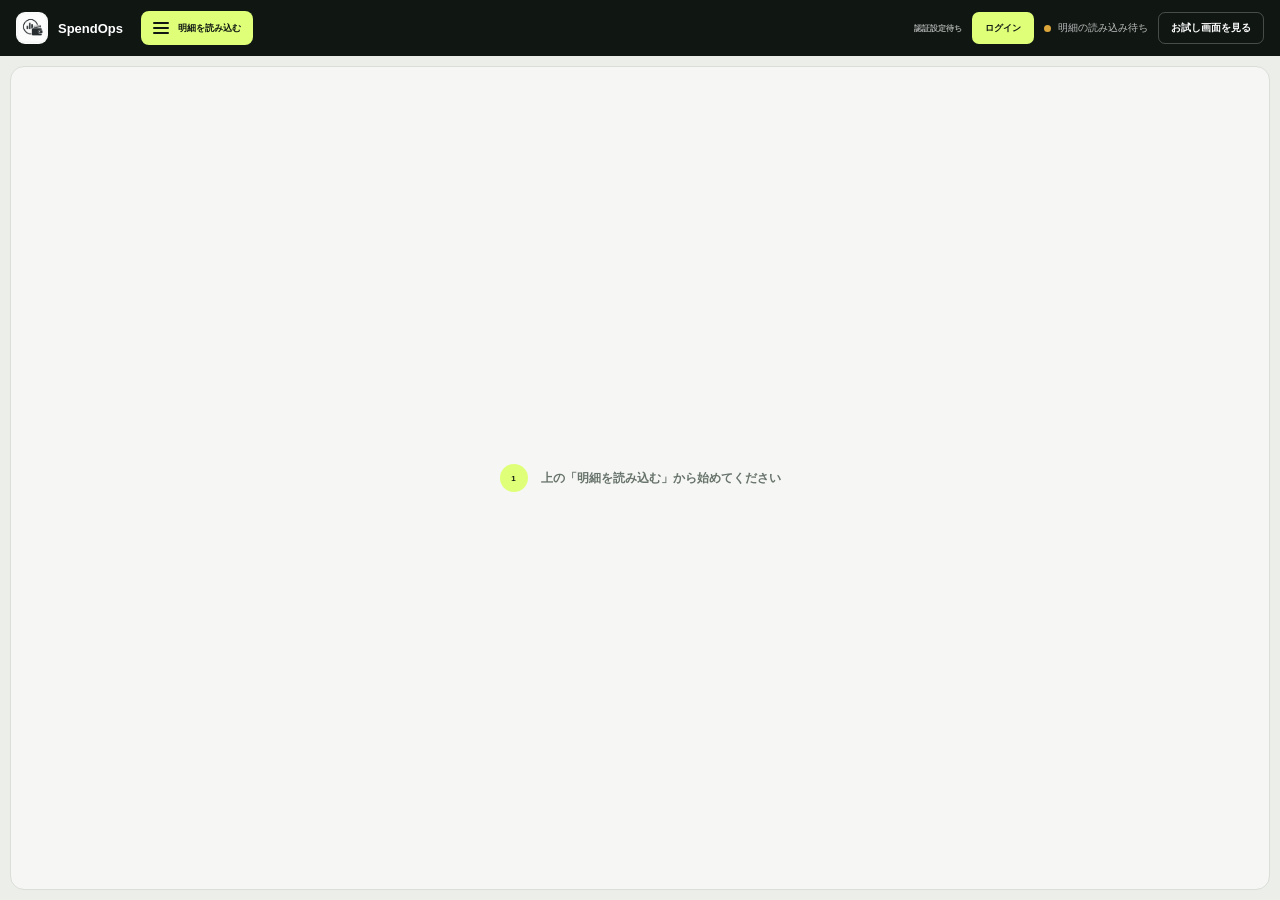
==== commit 280afee6: "add file" ====
--- a/app-site/index.html
+++ b/app-site/index.html
@@ -6,6 +6,8 @@
     <meta name="description" content="PayPayやカードの利用明細から支出を分かりやすく振り返るSpendOps Dashboard" />
     <meta name="theme-color" content="#101713" />
     <title>SpendOps Dashboard</title>
+    <link rel="icon" type="image/png" href="./icon.png" />
+    <link rel="apple-touch-icon" href="./icon.png" />
     <link rel="stylesheet" href="./styles.css" />
     <script src="./config.js"></script>
     <script src="./comparison-data.js"></script>
@@ -15,7 +17,7 @@
   <body>
     <header class="topbar">
       <div class="brand-area">
-        <div class="brand"><span class="brand-mark">S/</span><strong>SpendOps</strong></div>
+        <div class="brand"><img class="brand-mark" src="./icon.png" alt="" width="32" height="32" /><strong>SpendOps</strong></div>
         <button class="menu-button" id="data-menu-toggle" type="button" aria-controls="control-panel" aria-expanded="false">
           <span class="menu-icon" aria-hidden="true"><i></i><i></i><i></i></span>
           <span id="data-menu-label">明細を読み込む</span>
--- a/app-site/styles.css
+++ b/app-site/styles.css
@@ -36,7 +36,7 @@
 .brand-area, .brand, .topbar-actions, .connection { display: flex; align-items: center; }
 .brand-area { gap: 18px; }
 .brand { gap: 10px; font-size: 13px; }
-.brand-mark { display: grid; width: 32px; height: 32px; place-items: center; color: var(--ink); background: var(--lime); border-radius: 9px; font-size: 11px; font-weight: 900; }
+.brand-mark { display: block; width: 32px; height: 32px; object-fit: cover; background: white; border-radius: 9px; }
 .topbar-actions { gap: 10px; }
 .connection { gap: 7px; font-size: 10px; color: rgba(255,255,255,.72); }
 .connection i { width: 7px; height: 7px; border-radius: 50%; background: #dca63a; }
